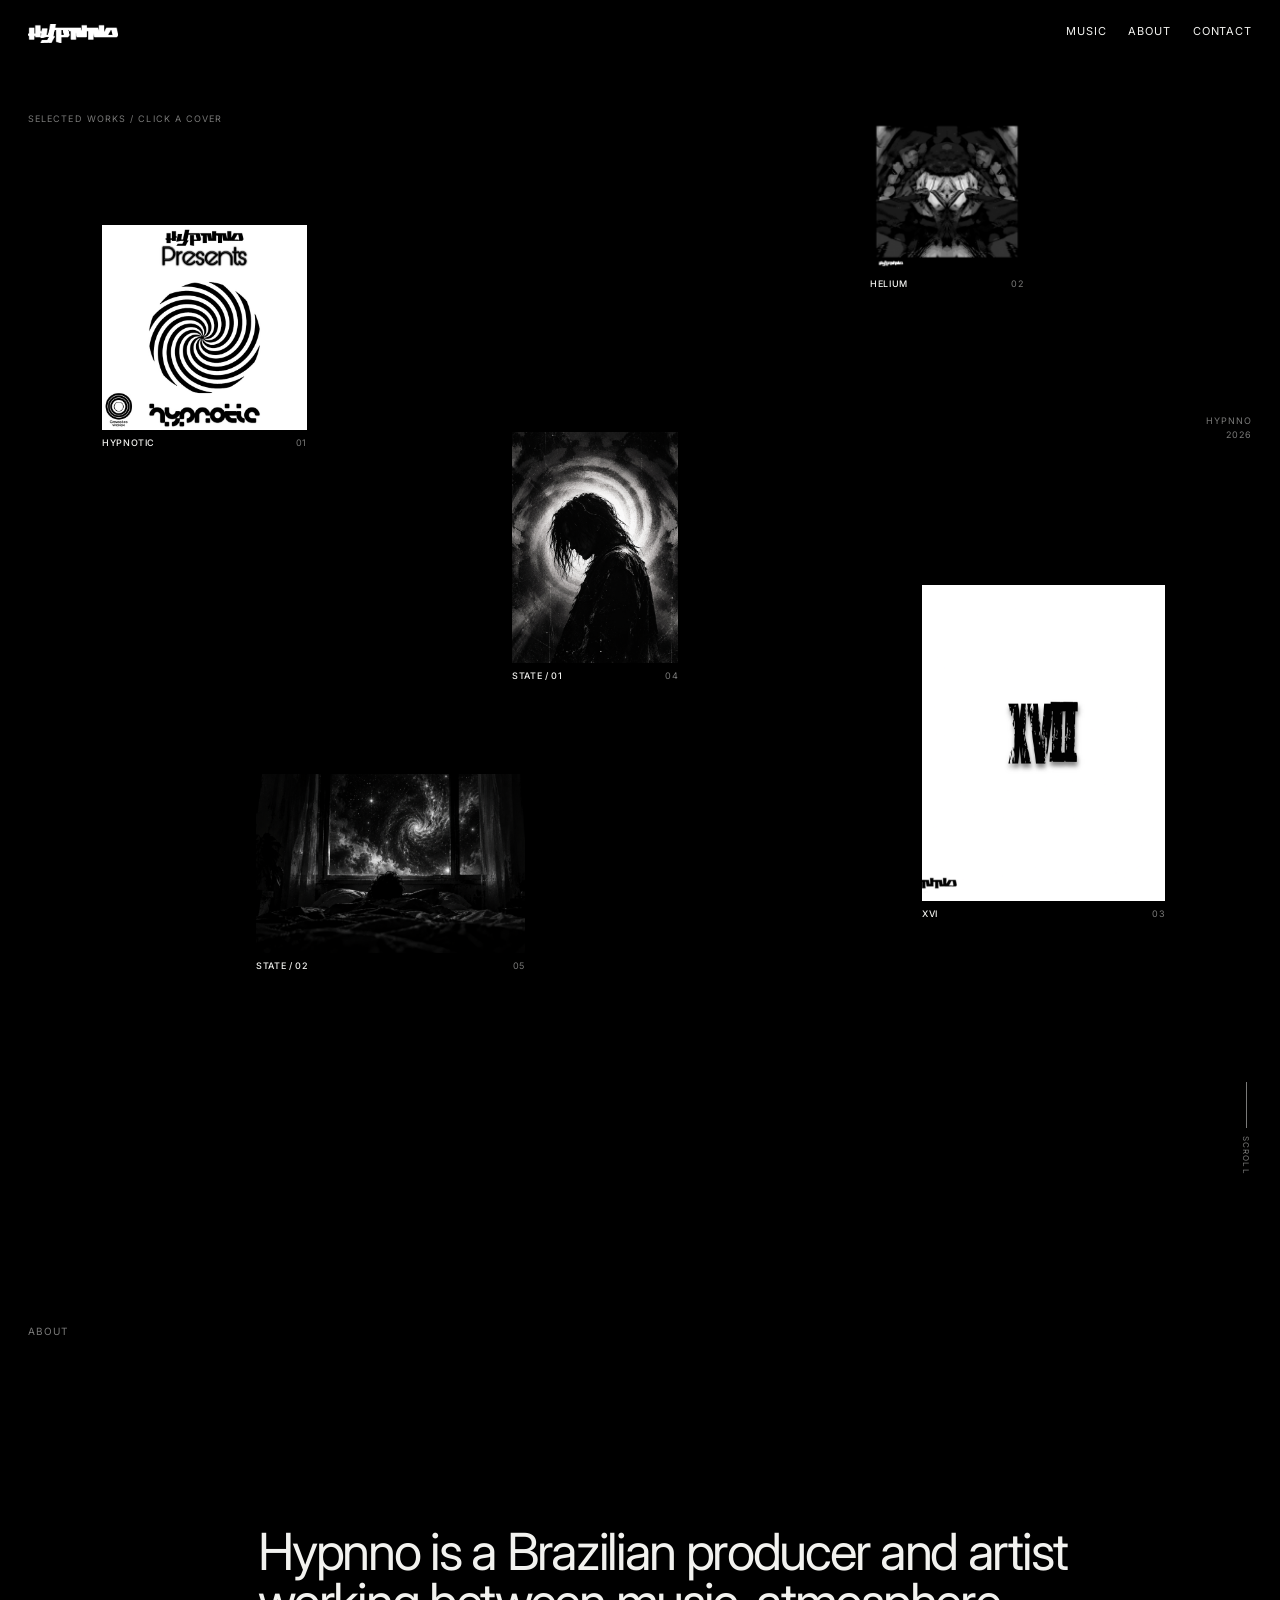
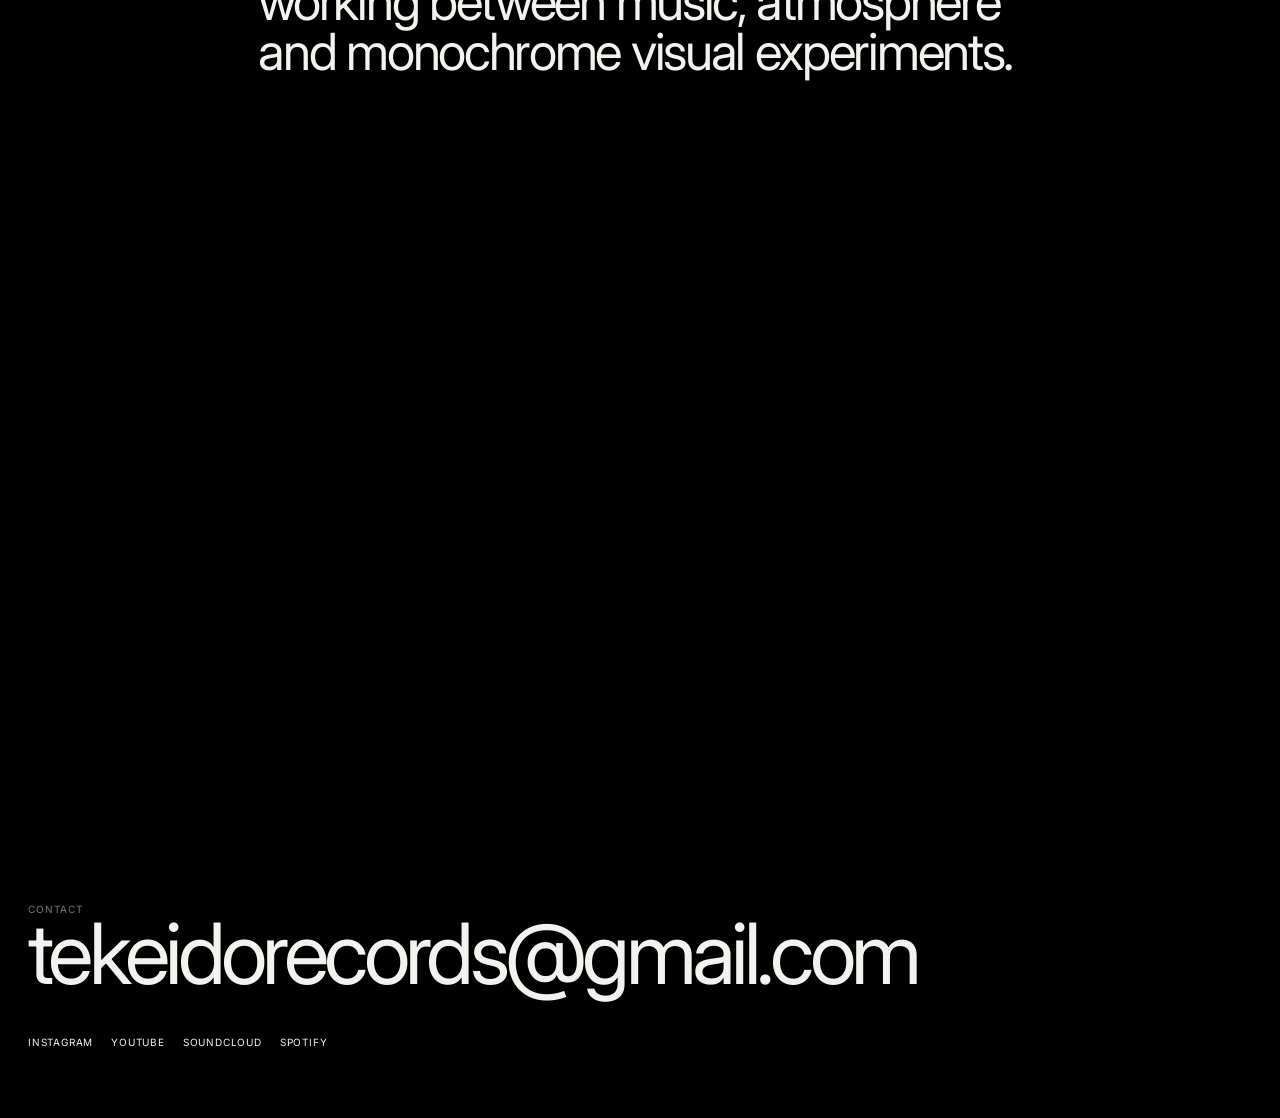
==== index.html @ c666cc65 "portfolio files uploaded" ====
<!DOCTYPE html>
<html lang="en">
<head>
  <meta charset="UTF-8" />
  <meta name="viewport" content="width=device-width, initial-scale=1.0" />
  <title>Hypnno</title>
  <meta name="description" content="Hypnno — music, visuals and selected works." />
  <link rel="preconnect" href="https://fonts.googleapis.com">
  <link rel="preconnect" href="https://fonts.gstatic.com" crossorigin>
  <link href="https://fonts.googleapis.com/css2?family=Inter:wght@300;400;500;600&display=swap" rel="stylesheet">
  <link rel="stylesheet" href="styles.css" />
</head>
<body>
  <canvas id="transition-shader" aria-hidden="true"></canvas>

  <header class="topbar">
    <a class="brand" href="#works" aria-label="Hypnno home">
      <img src="assets/source/logo-transparent.png" alt="Hypnno" />
    </a>

    <nav class="nav" aria-label="Primary navigation">
      <a href="#works">Music</a>
      <a href="#about">About</a>
      <a href="#contact">Contact</a>
    </nav>
  </header>

  <main>
    <section id="works" class="works" aria-label="Selected works">
      <p class="tiny-note tiny-note--top">SELECTED WORKS / CLICK A COVER</p>
      <p class="tiny-note tiny-note--side">HYPNNO<br>2026</p>

      <button class="work work--1" data-title="HYPNOTIC" data-type="RELEASE" data-description="Selected Hypnno release. Open the listening destination for the full track." data-link="https://soundcloud.com/hypnno" data-link-label="LISTEN" aria-label="Open Hypnotic">
        <img src="assets/source/hypnotic-cover-original.jpg" alt="Hypnotic artwork" />
        <span class="work-meta"><b>HYPNOTIC</b><i>01</i></span>
      </button>

      <button class="work work--2" data-title="HELIUM" data-type="SINGLE" data-description="Helium by Hypnno. Open the official listening link." data-link="https://ditto.fm/helium-hypnno" data-link-label="LISTEN" aria-label="Open Helium">
        <img src="assets/source/helium-cover-original.jpg" alt="Helium artwork" />
        <span class="work-meta"><b>HELIUM</b><i>02</i></span>
      </button>

      <button class="work work--3" data-title="XVI" data-type="VISUAL / RELEASE ART" data-description="A stark black-and-white Hypnno artwork from the current visual language." data-link="https://open.spotify.com/artist/1BzGaWD5h7amKZVajkGOyG" data-link-label="SPOTIFY" aria-label="Open XVI">
        <img src="assets/source/xvi-poster-original.png" alt="XVI artwork" />
        <span class="work-meta"><b>XVI</b><i>03</i></span>
      </button>

      <button class="work work--4" data-title="STATE / 01" data-type="VISUAL" data-description="A monochrome atmosphere study from the Hypnno visual world." data-link="https://www.instagram.com/iamhypnno" data-link-label="VIEW" aria-label="Open State 01">
        <img src="assets/generated/halo-portrait.png" alt="Monochrome halo visual" />
        <span class="work-meta"><b>STATE / 01</b><i>04</i></span>
      </button>

      <button class="work work--5" data-title="STATE / 02" data-type="VISUAL" data-description="A quiet nocturnal visual study built around repetition, scale and altered states." data-link="https://www.instagram.com/iamhypnno" data-link-label="VIEW" aria-label="Open State 02">
        <img src="assets/generated/bedroom-cosmic.png" alt="Nocturnal cosmic visual" />
        <span class="work-meta"><b>STATE / 02</b><i>05</i></span>
      </button>

      <div class="scroll-mark" aria-hidden="true"><span></span><em>SCROLL</em></div>
    </section>

    <section id="about" class="plain-section plain-section--about">
      <p class="section-label">ABOUT</p>
      <div class="plain-copy">
        <p>Hypnno is a Brazilian producer and artist working between music, atmosphere and monochrome visual experiments.</p>
      </div>
    </section>

    <section id="contact" class="plain-section plain-section--contact">
      <p class="section-label">CONTACT</p>
      <a class="big-mail" href="mailto:tekeidorecords@gmail.com">tekeidorecords@gmail.com</a>
      <div class="social-row">
        <a href="https://www.instagram.com/iamhypnno" target="_blank" rel="noreferrer">Instagram</a>
        <a href="https://www.youtube.com/@iamhypnno" target="_blank" rel="noreferrer">YouTube</a>
        <a href="https://soundcloud.com/hypnno" target="_blank" rel="noreferrer">SoundCloud</a>
        <a href="https://open.spotify.com/artist/1BzGaWD5h7amKZVajkGOyG" target="_blank" rel="noreferrer">Spotify</a>
      </div>
    </section>
  </main>

  <div class="focus" id="focus" aria-hidden="true">
    <button class="focus-close" id="focus-close" aria-label="Close">CLOSE</button>
    <div class="focus-dim"></div>

    <div class="focus-copy focus-copy--left">
      <p class="focus-type" id="focus-type">RELEASE</p>
      <div class="smear-wrap"><h2 class="focus-title" id="focus-title">TITLE</h2></div>
    </div>

    <div class="focus-media-wrap">
      <button class="focus-play" id="focus-play" type="button">PLAY PREVIEW</button>
    </div>

    <div class="focus-copy focus-copy--right">
      <p class="focus-description" id="focus-description"></p>
      <a class="focus-link" id="focus-link" href="#" target="_blank" rel="noreferrer">LISTEN ↗</a>
    </div>
  </div>

  <script src="script.js"></script>
</body>
</html>
---- styles.css ----
:root {
  --bg: rgb(0, 0, 0);
  --fg: #f2f2ef;
  --muted: rgba(242,242,239,.5);
  --ease: cubic-bezier(.2,.72,.16,1);
}

* { box-sizing: border-box; }
html { scroll-behavior: smooth; background: var(--bg); }
body {
  margin: 0;
  color: var(--fg);
  background: var(--bg);
  font-family: Inter, Arial, sans-serif;
  font-size: 13px;
  overflow-x: hidden;
  position: relative;
  min-height: 100vh;
}
body.focus-open { overflow: hidden; }
a { color: inherit; text-decoration: none; }

main, .topbar, .focus { position: relative; z-index: 1; }

button { color: inherit; font: inherit; }
img { display: block; width: 100%; }

#transition-shader {
  position: fixed;
  inset: 0;
  width: 100vw;
  height: 100vh;
  pointer-events: none;
  z-index: 82;
  opacity: 0;
}

.topbar {
  position: fixed;
  inset: 0 0 auto 0;
  z-index: 30;
  display: flex;
  align-items: flex-start;
  justify-content: space-between;
  padding: 24px 28px;
  pointer-events: none;
}
.brand, .nav { pointer-events: auto; }
.brand { width: 90px; }
.brand img { filter: none; mix-blend-mode: normal; }
.nav { display: flex; gap: 22px; font-size: 11px; letter-spacing: .08em; text-transform: uppercase; }
.nav a { position: relative; }
.nav a::after {
  content: "";
  position: absolute;
  left: 0; right: 100%; bottom: -4px;
  height: 1px;
  background: currentColor;
  transition: right .35s var(--ease);
}
.nav a:hover::after { right: 0; }

.works {
  position: relative;
  min-height: 135vh;
  overflow: hidden;
  background: var(--bg);
}

.tiny-note {
  position: absolute;
  margin: 0;
  font-size: 9px;
  letter-spacing: .12em;
  line-height: 1.5;
  color: var(--muted);
  z-index: 2;
}
.tiny-note--top { left: 28px; top: 112px; }
.tiny-note--side { right: 28px; top: 46vh; text-align: right; }

.work {
  position: absolute;
  border: 0;
  padding: 0;
  background: transparent;
  cursor: pointer;
  text-align: left;
  transform: translate3d(var(--mx,0px), var(--my,0px), 0) rotate(var(--mr,0deg));
  transform-origin: center;
  will-change: transform;
  transition: opacity .45s ease, filter .45s ease;
  z-index: 3;
}
.work img {
  width: 100%;
  height: 100%;
  object-fit: cover;
  box-shadow: 0 8px 28px rgba(0,0,0,.28);
  transition: transform .7s var(--ease), filter .4s ease;
}
.work:hover img { transform: scale(1.055); }
.work.is-measuring { transform: none !important; }
.work.is-measuring img { transform: none !important; }
.work-meta {
  display: flex;
  justify-content: space-between;
  gap: 16px;
  padding-top: 7px;
  font-size: 9px;
  letter-spacing: .07em;
  text-transform: uppercase;
}
.work-meta b { font-weight: 500; }
.work-meta i { font-style: normal; color: var(--muted); }

.work--1 { width: clamp(150px, 16vw, 245px); aspect-ratio: 1/1; left: 8vw; top: 25vh; }
.work--2 { width: clamp(120px, 12vw, 180px); aspect-ratio: 1/1; left: 68vw; top: 13vh; }
.work--3 { width: clamp(180px, 19vw, 290px); aspect-ratio: .77; left: 72vw; top: 65vh; }
.work--4 { width: clamp(115px, 13vw, 195px); aspect-ratio: .72; left: 40vw; top: 48vh; }
.work--5 { width: clamp(170px, 21vw, 320px); aspect-ratio: 1.5; left: 20vw; top: 86vh; }

.works.is-muted .work:not(.is-selected) { opacity: .13; filter: grayscale(1) blur(1px); }
.works.is-muted .tiny-note, .works.is-muted .scroll-mark { opacity: .12; }

.scroll-mark {
  position: absolute;
  right: 29px;
  bottom: 40px;
  display: grid;
  justify-items: center;
  gap: 8px;
  color: var(--muted);
  transition: opacity .35s ease;
}
.scroll-mark span { display:block; width:1px; height:46px; background: currentColor; }
.scroll-mark em { font-style: normal; font-size: 8px; letter-spacing: .14em; writing-mode: vertical-rl; }

.plain-section {
  position: relative;
  min-height: 92vh;
  padding: 110px 28px 70px;
  background: var(--bg);
}
.section-label {
  margin: 0;
  font-size: 10px;
  letter-spacing: .1em;
  color: var(--muted);
}
.plain-copy {
  width: min(820px, 76vw);
  margin: 21vh 0 0 18vw;
  font-size: clamp(27px, 4vw, 62px);
  line-height: .98;
  letter-spacing: -.045em;
  font-weight: 400;
}
.plain-copy p { margin: 0; }


.plain-section--contact { min-height: 75vh; display: flex; flex-direction: column; justify-content: flex-end; }
.big-mail {
  font-size: clamp(30px, 6.6vw, 100px);
  line-height: .9;
  letter-spacing: -.055em;
  width: fit-content;
  margin: 0 0 45px;
}
.big-mail:hover { opacity: .45; }
.social-row { display:flex; flex-wrap:wrap; gap:18px; font-size:10px; text-transform:uppercase; letter-spacing:.08em; }
.social-row a:hover { opacity:.45; }

.focus {
  position: fixed;
  inset: 0;
  z-index: 70;
  display: grid;
  grid-template-columns: minmax(0, 1fr) minmax(280px, 38vw) minmax(0, 1fr);
  align-items: center;
  gap: clamp(30px, 4.5vw, 78px);
  padding: 7vh 4.5vw;
  visibility: hidden;
  pointer-events: none;
}
.focus.is-open { visibility: visible; pointer-events: auto; }
.focus-dim {
  position: absolute;
  inset: 0;
  z-index: -1;
  background: rgba(0,0,0,.82);
  backdrop-filter: blur(6px);
  opacity: 0;
  transition: opacity .52s ease;
}
.focus.is-open .focus-dim { opacity: 1; }
.focus-close {
  position: absolute;
  top: 24px;
  right: 28px;
  border: 0;
  padding: 0;
  background: transparent;
  color: #f2f2ef;
  font-size: 9px;
  letter-spacing: .12em;
  cursor: pointer;
  opacity: 0;
  transform: translateY(-8px);
  transition: opacity .35s .28s ease, transform .5s .28s var(--ease);
}
.focus.is-open .focus-close { opacity: 1; transform: none; }

.focus-copy { color: #f2f2ef; min-width: 0; }
.focus-copy--left { align-self: center; }
.focus-copy--right {
  align-self: center;
  justify-self: start;
  padding: 0;
  max-width: min(390px, 100%);
}
.focus-type {
  margin: 0 0 14px;
  font-size: 9px;
  letter-spacing: .14em;
  color: rgba(242,242,239,.5);
  text-transform: uppercase;
  opacity: 0;
  transform: translateY(-16px);
  filter: blur(6px);
}
.focus-title {
  margin: 0;
  font-size: clamp(46px, 5.8vw, 106px);
  line-height: .78;
  letter-spacing: -.065em;
  font-weight: 500;
  text-transform: uppercase;
  max-width: 100%;
  overflow-wrap: normal;
  word-break: normal;
  hyphens: none;
  opacity: 0;
  transform: translate3d(0,-34px,0) scaleY(1.16);
  filter: blur(10px);
  will-change: transform, opacity, filter;
  backface-visibility: hidden;
}
.smear-wrap { position: relative; overflow: visible; }
.smear-wrap::before,
.smear-wrap::after {
  content: attr(data-ghost);
  position: absolute;
  inset: 0 auto auto 0;
  color: rgba(242,242,239,.14);
  font-size: clamp(46px, 5.8vw, 106px);
  line-height: .78;
  letter-spacing: -.065em;
  font-weight: 500;
  text-transform: uppercase;
  pointer-events: none;
  white-space: normal;
  max-width: 100%;
  overflow-wrap: normal;
  word-break: normal;
  opacity: 0;
  filter: blur(10px);
}
.smear-wrap::before { transform: translateY(-70px) scaleY(1.5); }
.smear-wrap::after { transform: translateY(55px) scaleY(1.25); }
.focus.is-open .focus-type {
  animation: smearInSmall .82s .12s var(--ease) both;
}
.focus.is-open .focus-title {
  animation: titleReveal .74s .27s cubic-bezier(.16,.78,.2,1) both;
}
.focus.is-open .smear-wrap::before { animation: ghostA .62s .21s cubic-bezier(.16,.78,.2,1) both; }
.focus.is-open .smear-wrap::after { animation: ghostB .68s .24s cubic-bezier(.16,.78,.2,1) both; }

.focus-media-wrap {
  position: relative;
  display: grid;
  place-items: center;
  width: 100%;
  height: min(76vh, 760px);
  pointer-events: none;
}
.focus-play {
  position: absolute;
  left: 50%; bottom: -32px;
  transform: translateX(-50%);
  border: 0;
  padding: 0;
  background: transparent;
  color: #f2f2ef;
  font-size: 9px;
  letter-spacing: .14em;
  cursor: pointer;
  pointer-events: auto;
  opacity: 0;
  transition: opacity .4s .45s ease;
}
.focus.is-open .focus-play { opacity: .7; }
.focus-play:hover { opacity: 1 !important; }

.focus-description {
  margin: 0 0 24px;
  max-width: 380px;
  font-size: clamp(14px, .98vw, 17px);
  line-height: 1.5;
  color: rgba(242,242,239,.72);
  opacity: 0;
  transform: translateY(-30px) scaleY(1.15);
  filter: blur(10px);
}
.focus-link {
  display: inline-block;
  font-size: 9px;
  letter-spacing: .13em;
  color: #f2f2ef;
  opacity: 0;
  transform: translateY(-18px);
  filter: blur(7px);
}
.focus.is-open .focus-description { animation: smearInSmall .82s .18s var(--ease) both; }
.focus.is-open .focus-link { animation: smearInSmall .72s .28s var(--ease) both; }

.work.is-floating {
  position: fixed !important;
  z-index: 90 !important;
  margin: 0 !important;
  padding: 0 !important;
  aspect-ratio: auto !important;
  transform: none !important;
  transition: none !important;
  pointer-events: none;
  cursor: default;
  will-change: left, top, width, height;
}
.work.is-floating img {
  width: 100%;
  height: 100%;
  object-fit: cover;
  transform: none !important;
  box-shadow: 0 20px 70px rgba(0,0,0,.22);
}
.work.is-floating .work-meta { display: none; }

.focus.is-closing .focus-title {
  animation: titleHide .38s cubic-bezier(.4,0,.22,1) both !important;
}
.focus.is-closing .focus-type {
  animation: fadeOutSmall .28s ease both !important;
}
.focus.is-closing .focus-description {
  animation: fadeOutSmall .34s ease both !important;
}
.focus.is-closing .focus-link {
  animation: fadeOutSmall .28s .03s ease both !important;
}
.focus.is-closing .smear-wrap::before,
.focus.is-closing .smear-wrap::after {
  animation: none !important;
  opacity: 0 !important;
}
.focus.is-closing .focus-close,
.focus.is-closing .focus-play {
  opacity: 0 !important;
  transition: opacity .22s ease !important;
}
.focus.is-closing .focus-dim {
  opacity: 0;
  transition: opacity .54s .16s ease;
}

@keyframes titleReveal {
  0% {
    opacity: 0;
    transform: translate3d(0,-34px,0) scaleY(1.16);
    filter: blur(10px);
  }
  35% {
    opacity: .32;
  }
  72% {
    opacity: .9;
    filter: blur(1.5px);
  }
  100% {
    opacity: 1;
    transform: translate3d(0,0,0) scaleY(1);
    filter: blur(0);
  }
}
@keyframes titleHide {
  0% {
    opacity: 1;
    transform: translate3d(0,0,0) scaleY(1);
    filter: blur(0);
  }
  100% {
    opacity: 0;
    transform: translate3d(0,22px,0) scaleY(1.08);
    filter: blur(7px);
  }
}

@keyframes smearIn {
  0% { opacity:0; transform: translateY(-70px) scaleY(1.65); filter: blur(20px); clip-path: inset(0 0 100% 0); }
  48% { opacity:.55; filter: blur(9px); clip-path: inset(0 0 28% 0); }
  100% { opacity:1; transform:none; filter:blur(0); clip-path: inset(0 0 0 0); }
}
@keyframes smearInSmall {
  0% { opacity:0; transform:translateY(-34px) scaleY(1.35); filter:blur(12px); }
  100% { opacity:1; transform:none; filter:blur(0); }
}
@keyframes smearOut {
  0% { opacity:1; transform:none; filter:blur(0); clip-path: inset(0 0 0 0); }
  45% { opacity:.72; transform:translateY(8px) scaleY(1.06); filter:blur(3px); clip-path: inset(4% 0 0 0); }
  100% { opacity:0; transform:translateY(34px) scaleY(1.34); filter:blur(12px); clip-path: inset(100% 0 0 0); }
}
@keyframes fadeOutSmall {
  0% { opacity:1; transform:none; filter:blur(0); }
  100% { opacity:0; transform:translateY(18px) scaleY(1.08); filter:blur(7px); }
}
@keyframes ghostA {
  0% { opacity:.32; transform:translateY(-86px) scaleY(1.7); filter:blur(15px); }
  100% { opacity:0; transform:translateY(2px) scaleY(1); filter:blur(4px); }
}
@keyframes ghostB {
  0% { opacity:.18; transform:translateY(72px) scaleY(1.45); filter:blur(13px); }
  100% { opacity:0; transform:translateY(0) scaleY(1); filter:blur(3px); }
}



@media (max-width: 900px) {
  .topbar { padding: 18px; }
  .brand { width: 76px; }
  .nav { gap: 13px; font-size: 9px; }
  .works { min-height: 1500px; }
  .tiny-note--top { left:18px; top:86px; }
  .tiny-note--side { right:18px; }
  .work--1 { width: 44vw; left: 8vw; top: 150px; }
  .work--2 { width: 32vw; left: 61vw; top: 400px; }
  .work--3 { width: 44vw; left: 13vw; top: 670px; }
  .work--4 { width: 30vw; left: 65vw; top: 850px; }
  .work--5 { width: 55vw; left: 28vw; top: 1140px; }
  .plain-section { padding: 86px 18px 50px; }
  .plain-copy { width: 88vw; margin: 21vh 0 0 4vw; }
  .big-mail { font-size: clamp(28px, 9vw, 72px); overflow-wrap:anywhere; }

  .focus {
    grid-template-columns: 1fr;
    grid-template-rows: auto minmax(0, 58vh) auto;
    gap: 18px;
    padding: 72px 18px 28px;
  }
  .focus-copy--left { align-self:end; }
  .focus-copy--right { align-self:center; padding:0; display:grid; grid-template-columns:1fr auto; gap:18px; align-items:center; }
  .focus-title { font-size: clamp(44px, 13vw, 82px); line-height:.78; max-width:90vw; overflow-wrap:normal; word-break:normal; }
  .smear-wrap::before, .smear-wrap::after { font-size: clamp(44px, 13vw, 82px); max-width:90vw; overflow-wrap:normal; word-break:normal; }
  .focus-media { width:auto; max-width:84vw; height:100%; max-height:58vh; }
  .focus-description { margin:0; }
  .focus-play { bottom:-25px; }
}

@media (prefers-reduced-motion: reduce) {
  html { scroll-behavior:auto; }
  *, *::before, *::after { animation-duration:.01ms !important; animation-iteration-count:1 !important; transition-duration:.01ms !important; }
  #transition-shader { display:none; }
}
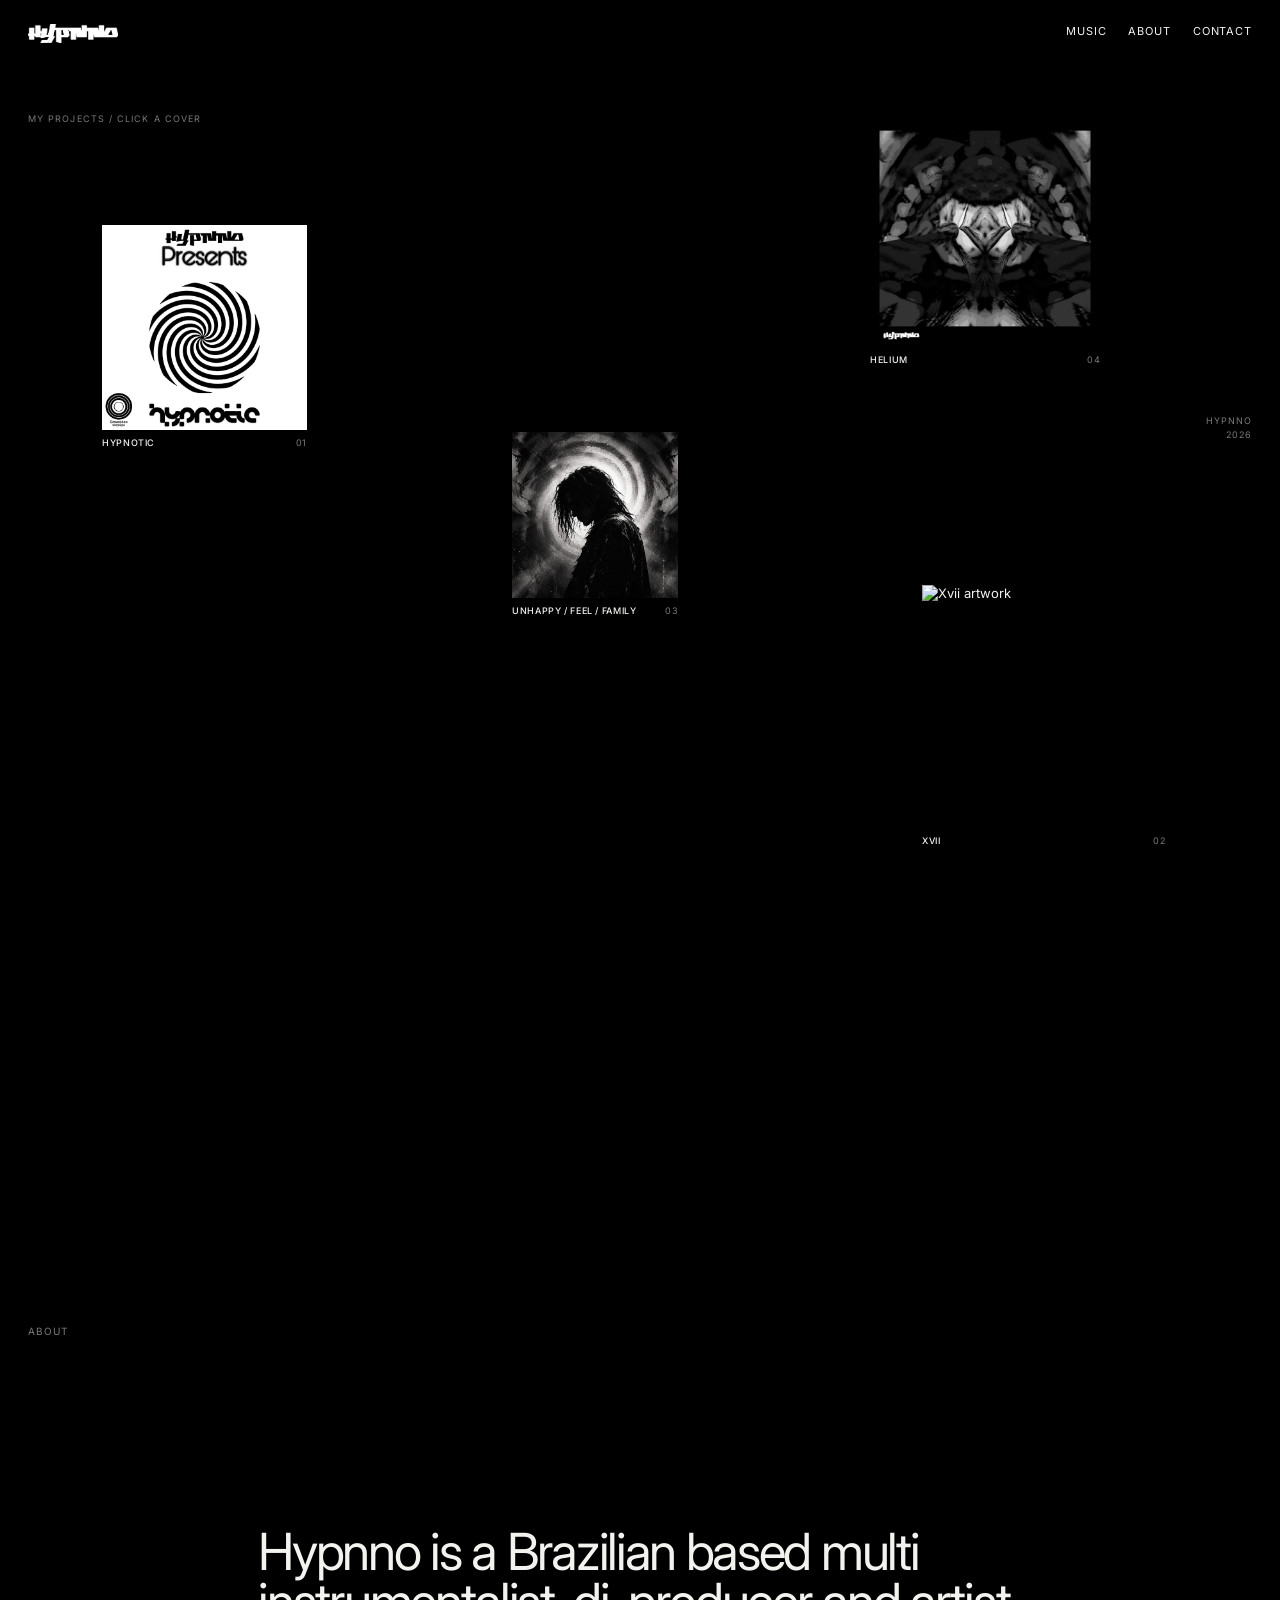
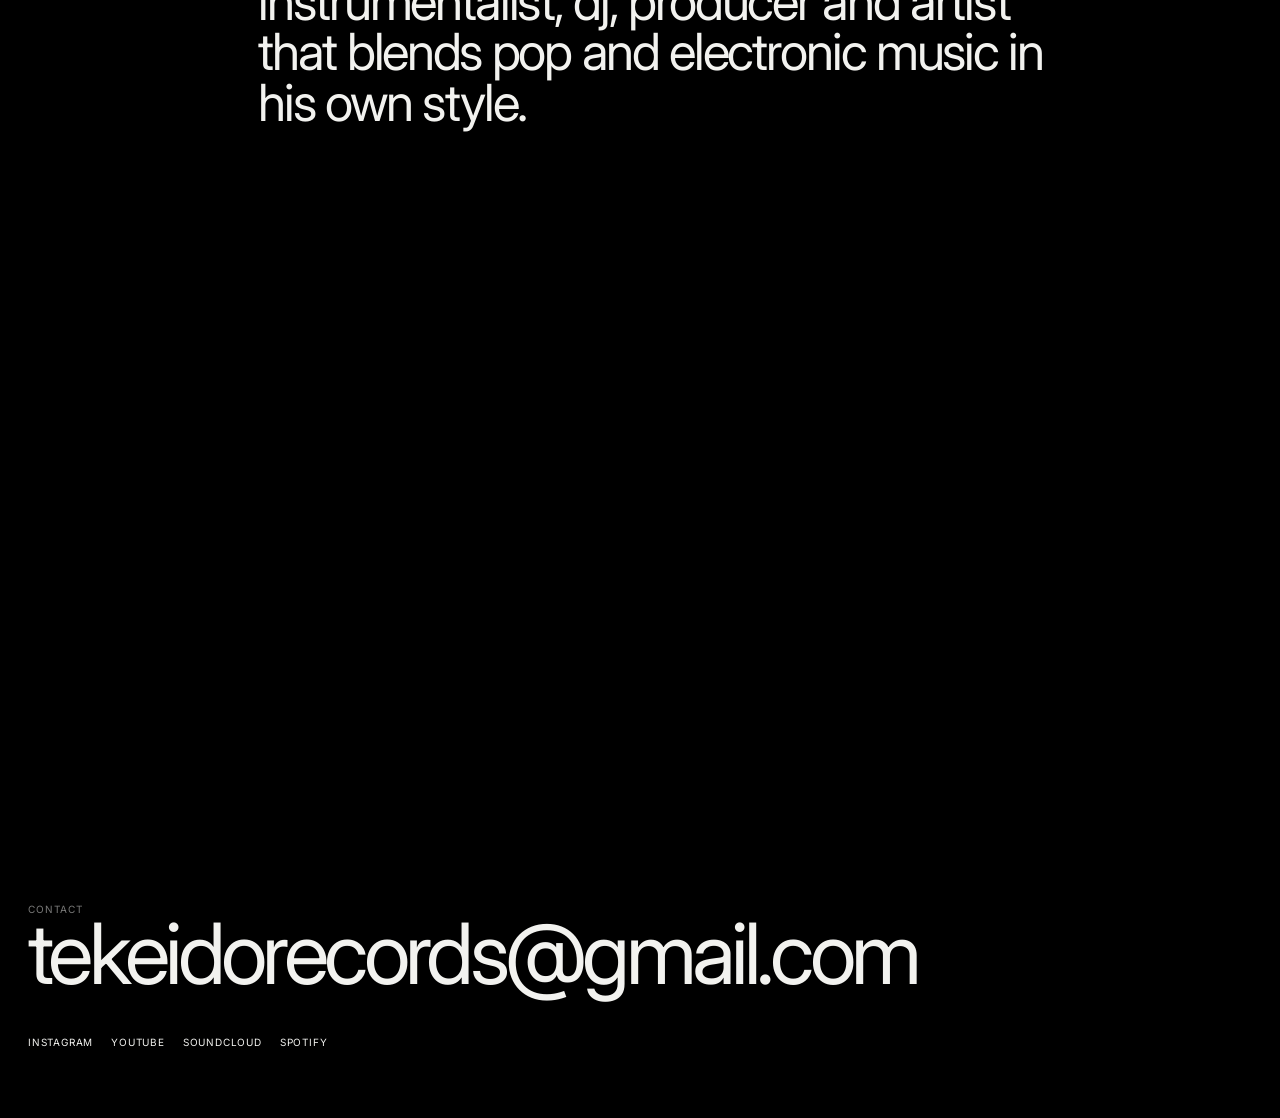
==== commit c7028ae2: "Update project descriptions and links in index.html; adjust styles for better layout and responsiven" ====
--- a/index.html
+++ b/index.html
@@ -26,42 +26,36 @@
   </header>
 
   <main>
-    <section id="works" class="works" aria-label="Selected works">
-      <p class="tiny-note tiny-note--top">SELECTED WORKS / CLICK A COVER</p>
+    <section id="works" class="works" aria-label="My projects">
+      <p class="tiny-note tiny-note--top">MY PROJECTS / CLICK A COVER</p>
       <p class="tiny-note tiny-note--side">HYPNNO<br>2026</p>
 
-      <button class="work work--1" data-title="HYPNOTIC" data-type="RELEASE" data-description="Selected Hypnno release. Open the listening destination for the full track." data-link="https://soundcloud.com/hypnno" data-link-label="LISTEN" aria-label="Open Hypnotic">
+      <button class="work work--1" data-title="HYPNOTIC" data-type="RELEASE" data-description="In 2022, I released this EP as a collection of songs I did in 2021-22. I consider this one of my best works" data-link="https://open.spotify.com/album/3dew1coZVDqSkaf6AJlOSb?si=fkz5SiaUQs6NRILyzyuMHw" data-link-label="LISTEN" aria-label="Open Hypnotic">
         <img src="assets/source/hypnotic-cover-original.jpg" alt="Hypnotic artwork" />
         <span class="work-meta"><b>HYPNOTIC</b><i>01</i></span>
       </button>
 
-      <button class="work work--2" data-title="HELIUM" data-type="SINGLE" data-description="Helium by Hypnno. Open the official listening link." data-link="https://ditto.fm/helium-hypnno" data-link-label="LISTEN" aria-label="Open Helium">
+      <button class="work work--2" data-title="HELIUM" data-type="SINGLE" data-description="Released in 2026 and made in 2024, this is one of my best tracks and it would be a crime to not release it." data-link="https://ditto.fm/helium-hypnno" data-link-label="LISTEN" aria-label="Open Helium">
         <img src="assets/source/helium-cover-original.jpg" alt="Helium artwork" />
-        <span class="work-meta"><b>HELIUM</b><i>02</i></span>
+        <span class="work-meta"><b>HELIUM</b><i>04</i></span>
       </button>
 
-      <button class="work work--3" data-title="XVI" data-type="VISUAL / RELEASE ART" data-description="A stark black-and-white Hypnno artwork from the current visual language." data-link="https://open.spotify.com/artist/1BzGaWD5h7amKZVajkGOyG" data-link-label="SPOTIFY" aria-label="Open XVI">
-        <img src="assets/source/xvi-poster-original.png" alt="XVI artwork" />
-        <span class="work-meta"><b>XVI</b><i>03</i></span>
+      <button class="work work--3" data-title="Xvii" data-type="VISUAL / RELEASE ART" data-description="My first studio album ever. Inspired by the likes of Skrillex, deadmau5 and Eric Prydz, this album is my love letter to progressive house." data-link="https://open.spotify.com/album/6QhTHPbt53X5dPUyUmQ0en?si=_6l2iTh9Rn-3wx-0yHjncw" data-link-label="SPOTIFY" aria-label="Open Xvii">
+        <img src="assets/source/xvii-poster-original.png" alt="Xvii artwork" />
+        <span class="work-meta"><b>Xvii</b><i>02</i></span>
       </button>
 
-      <button class="work work--4" data-title="STATE / 01" data-type="VISUAL" data-description="A monochrome atmosphere study from the Hypnno visual world." data-link="https://www.instagram.com/iamhypnno" data-link-label="VIEW" aria-label="Open State 01">
+      <button class="work work--4" data-title="Unhappy / Feel / Family" data-type="VISUAL" data-description="Released in the beginning of 2024, it is made with drums that I recorded with a mic, lush pads, strong synths and the cherry on top: emotion" data-link="https://ditto.fm/unhappy-feel-family" data-link-label="VIEW" aria-label="Open Unhappy / Feel / Family">
         <img src="assets/generated/halo-portrait.png" alt="Monochrome halo visual" />
-        <span class="work-meta"><b>STATE / 01</b><i>04</i></span>
-      </button>
+        <span class="work-meta"><b>UNHAPPY / FEEL / FAMILY</b><i>03</i></span>
+      
 
-      <button class="work work--5" data-title="STATE / 02" data-type="VISUAL" data-description="A quiet nocturnal visual study built around repetition, scale and altered states." data-link="https://www.instagram.com/iamhypnno" data-link-label="VIEW" aria-label="Open State 02">
-        <img src="assets/generated/bedroom-cosmic.png" alt="Nocturnal cosmic visual" />
-        <span class="work-meta"><b>STATE / 02</b><i>05</i></span>
-      </button>
-
-      <div class="scroll-mark" aria-hidden="true"><span></span><em>SCROLL</em></div>
     </section>
 
     <section id="about" class="plain-section plain-section--about">
       <p class="section-label">ABOUT</p>
       <div class="plain-copy">
-        <p>Hypnno is a Brazilian producer and artist working between music, atmosphere and monochrome visual experiments.</p>
+        <p>Hypnno is a Brazilian based multi instrumentalist, dj, producer and artist that blends pop and electronic music in his own style. </p>
       </div>
     </section>
 
@@ -69,10 +63,10 @@
       <p class="section-label">CONTACT</p>
       <a class="big-mail" href="mailto:tekeidorecords@gmail.com">tekeidorecords@gmail.com</a>
       <div class="social-row">
-        <a href="https://www.instagram.com/iamhypnno" target="_blank" rel="noreferrer">Instagram</a>
-        <a href="https://www.youtube.com/@iamhypnno" target="_blank" rel="noreferrer">YouTube</a>
-        <a href="https://soundcloud.com/hypnno" target="_blank" rel="noreferrer">SoundCloud</a>
-        <a href="https://open.spotify.com/artist/1BzGaWD5h7amKZVajkGOyG" target="_blank" rel="noreferrer">Spotify</a>
+        <a href="https://ditto.fm/unhappy-feel-family" target="_blank" rel="noreferrer">Instagram</a>
+        <a href="https://ditto.fm/unhappy-feel-family" target="_blank" rel="noreferrer">YouTube</a>
+        <a href="https://open.spotify.com/album/3dew1coZVDqSkaf6AJlOSb?si=fkz5SiaUQs6NRILyzyuMHw" target="_blank" rel="noreferrer">SoundCloud</a>
+        <a href="https://open.spotify.com/album/6QhTHPbt53X5dPUyUmQ0en?si=_6l2iTh9Rn-3wx-0yHjncw" target="_blank" rel="noreferrer">Spotify</a>
       </div>
     </section>
   </main>
--- a/styles.css
+++ b/styles.css
@@ -115,10 +115,9 @@
 .work-meta i { font-style: normal; color: var(--muted); }
 
 .work--1 { width: clamp(150px, 16vw, 245px); aspect-ratio: 1/1; left: 8vw; top: 25vh; }
-.work--2 { width: clamp(120px, 12vw, 180px); aspect-ratio: 1/1; left: 68vw; top: 13vh; }
-.work--3 { width: clamp(180px, 19vw, 290px); aspect-ratio: .77; left: 72vw; top: 65vh; }
-.work--4 { width: clamp(115px, 13vw, 195px); aspect-ratio: .72; left: 40vw; top: 48vh; }
-.work--5 { width: clamp(170px, 21vw, 320px); aspect-ratio: 1.5; left: 20vw; top: 86vh; }
+.work--2 { width: clamp(160px, 18vw, 280px); aspect-ratio: 1/1; left: 68vw; top: 13vh; }
+.work--3 { width: clamp(180px, 19vw, 290px); aspect-ratio: 1/1; left: 72vw; top: 65vh; }
+.work--4 { width: clamp(115px, 13vw, 195px); aspect-ratio: 1/1; left: 40vw; top: 48vh; }
 
 .works.is-muted .work:not(.is-selected) { opacity: .13; filter: grayscale(1) blur(1px); }
 .works.is-muted .tiny-note, .works.is-muted .scroll-mark { opacity: .12; }
@@ -444,8 +443,8 @@
   .work--1 { width: 44vw; left: 8vw; top: 150px; }
   .work--2 { width: 32vw; left: 61vw; top: 400px; }
   .work--3 { width: 44vw; left: 13vw; top: 670px; }
-  .work--4 { width: 30vw; left: 65vw; top: 850px; }
-  .work--5 { width: 55vw; left: 28vw; top: 1140px; }
+  .work--4 { width: 30vw; left: 65vw; top: 850px; aspect-ratio: 1/1; }
+  
   .plain-section { padding: 86px 18px 50px; }
   .plain-copy { width: 88vw; margin: 21vh 0 0 4vw; }
   .big-mail { font-size: clamp(28px, 9vw, 72px); overflow-wrap:anywhere; }
@@ -470,3 +469,474 @@
   *, *::before, *::after { animation-duration:.01ms !important; animation-iteration-count:1 !important; transition-duration:.01ms !important; }
   #transition-shader { display:none; }
 }
+:root {
+  --bg: rgb(0, 0, 0);
+  --fg: #f2f2ef;
+  --muted: rgba(242,242,239,.5);
+  --ease: cubic-bezier(.2,.72,.16,1);
+}
+
+* { box-sizing: border-box; }
+html { scroll-behavior: smooth; background: var(--bg); }
+body {
+  margin: 0;
+  color: var(--fg);
+  background: var(--bg);
+  font-family: Inter, Arial, sans-serif;
+  font-size: 13px;
+  overflow-x: hidden;
+  position: relative;
+  min-height: 100vh;
+}
+body.focus-open { overflow: hidden; }
+a { color: inherit; text-decoration: none; }
+
+main, .topbar, .focus { position: relative; z-index: 1; }
+
+button { color: inherit; font: inherit; }
+img { display: block; width: 100%; }
+
+#transition-shader {
+  position: fixed;
+  inset: 0;
+  width: 100vw;
+  height: 100vh;
+  pointer-events: none;
+  z-index: 82;
+  opacity: 0;
+}
+
+.topbar {
+  position: fixed;
+  inset: 0 0 auto 0;
+  z-index: 30;
+  display: flex;
+  align-items: flex-start;
+  justify-content: space-between;
+  padding: 24px 28px;
+  pointer-events: none;
+}
+.brand, .nav { pointer-events: auto; }
+.brand { width: 90px; }
+.brand img { filter: none; mix-blend-mode: normal; }
+.nav { display: flex; gap: 22px; font-size: 11px; letter-spacing: .08em; text-transform: uppercase; }
+.nav a { position: relative; }
+.nav a::after {
+  content: "";
+  position: absolute;
+  left: 0; right: 100%; bottom: -4px;
+  height: 1px;
+  background: currentColor;
+  transition: right .35s var(--ease);
+}
+.nav a:hover::after { right: 0; }
+
+.works {
+  position: relative;
+  min-height: 135vh;
+  overflow: hidden;
+  background: var(--bg);
+}
+
+.tiny-note {
+  position: absolute;
+  margin: 0;
+  font-size: 9px;
+  letter-spacing: .12em;
+  line-height: 1.5;
+  color: var(--muted);
+  z-index: 2;
+}
+.tiny-note--top { left: 28px; top: 112px; }
+.tiny-note--side { right: 28px; top: 46vh; text-align: right; }
+
+.work {
+  position: absolute;
+  border: 0;
+  padding: 0;
+  background: transparent;
+  cursor: pointer;
+  text-align: left;
+  transform: translate3d(var(--mx,0px), var(--my,0px), 0) rotate(var(--mr,0deg));
+  transform-origin: center;
+  will-change: transform;
+  transition: opacity .45s ease, filter .45s ease;
+  z-index: 3;
+}
+.work img {
+  width: 100%;
+  height: 100%;
+  object-fit: cover;
+  box-shadow: 0 8px 28px rgba(0,0,0,.28);
+  transition: transform .7s var(--ease), filter .4s ease;
+}
+.work:hover img { transform: scale(1.055); }
+.work.is-measuring { transform: none !important; }
+.work.is-measuring img { transform: none !important; }
+.work-meta {
+  display: flex;
+  justify-content: space-between;
+  gap: 16px;
+  padding-top: 7px;
+  font-size: 9px;
+  letter-spacing: .07em;
+  text-transform: uppercase;
+}
+.work-meta b { font-weight: 500; }
+.work-meta i { font-style: normal; color: var(--muted); }
+
+.work--1 { width: clamp(150px, 16vw, 245px); aspect-ratio: 1/1; left: 8vw; top: 25vh; }
+.work--2 { width: clamp(160px, 18vw, 280px); aspect-ratio: 1/1; left: 68vw; top: 13vh; }
+.work--3 { width: clamp(180px, 19vw, 290px); aspect-ratio: 1/1; left: 72vw; top: 65vh; }
+.work--4 { width: clamp(115px, 13vw, 195px); aspect-ratio: 1/1; left: 40vw; top: 48vh; }
+
+.works.is-muted .work:not(.is-selected) { opacity: .13; filter: grayscale(1) blur(1px); }
+.works.is-muted .tiny-note, .works.is-muted .scroll-mark { opacity: .12; }
+
+.scroll-mark {
+  position: absolute;
+  right: 29px;
+  bottom: 40px;
+  display: grid;
+  justify-items: center;
+  gap: 8px;
+  color: var(--muted);
+  transition: opacity .35s ease;
+}
+.scroll-mark span { display:block; width:1px; height:46px; background: currentColor; }
+.scroll-mark em { font-style: normal; font-size: 8px; letter-spacing: .14em; writing-mode: vertical-rl; }
+
+.plain-section {
+  position: relative;
+  min-height: 92vh;
+  padding: 110px 28px 70px;
+  background: var(--bg);
+}
+.section-label {
+  margin: 0;
+  font-size: 10px;
+  letter-spacing: .1em;
+  color: var(--muted);
+}
+.plain-copy {
+  width: min(820px, 76vw);
+  margin: 21vh 0 0 18vw;
+  font-size: clamp(27px, 4vw, 62px);
+  line-height: .98;
+  letter-spacing: -.045em;
+  font-weight: 400;
+}
+.plain-copy p { margin: 0; }
+
+
+.plain-section--contact { min-height: 75vh; display: flex; flex-direction: column; justify-content: flex-end; }
+.big-mail {
+  font-size: clamp(30px, 6.6vw, 100px);
+  line-height: .9;
+  letter-spacing: -.055em;
+  width: fit-content;
+  margin: 0 0 45px;
+}
+.big-mail:hover { opacity: .45; }
+.social-row { display:flex; flex-wrap:wrap; gap:18px; font-size:10px; text-transform:uppercase; letter-spacing:.08em; }
+.social-row a:hover { opacity:.45; }
+
+.focus {
+  position: fixed;
+  inset: 0;
+  z-index: 70;
+  display: grid;
+  grid-template-columns: minmax(0, 1fr) minmax(280px, 38vw) minmax(0, 1fr);
+  align-items: center;
+  gap: clamp(30px, 4.5vw, 78px);
+  padding: 7vh 4.5vw;
+  visibility: hidden;
+  pointer-events: none;
+}
+.focus.is-open { visibility: visible; pointer-events: auto; }
+.focus-dim {
+  position: absolute;
+  inset: 0;
+  z-index: -1;
+  background: rgba(0,0,0,.82);
+  backdrop-filter: blur(6px);
+  opacity: 0;
+  transition: opacity .52s ease;
+}
+.focus.is-open .focus-dim { opacity: 1; }
+.focus-close {
+  position: absolute;
+  top: 24px;
+  right: 28px;
+  border: 0;
+  padding: 0;
+  background: transparent;
+  color: #f2f2ef;
+  font-size: 9px;
+  letter-spacing: .12em;
+  cursor: pointer;
+  opacity: 0;
+  transform: translateY(-8px);
+  transition: opacity .35s .28s ease, transform .5s .28s var(--ease);
+}
+.focus.is-open .focus-close { opacity: 1; transform: none; }
+
+.focus-copy { color: #f2f2ef; min-width: 0; }
+.focus-copy--left { align-self: center; }
+.focus-copy--right {
+  align-self: center;
+  justify-self: start;
+  padding: 0;
+  max-width: min(390px, 100%);
+}
+.focus-type {
+  margin: 0 0 14px;
+  font-size: 9px;
+  letter-spacing: .14em;
+  color: rgba(242,242,239,.5);
+  text-transform: uppercase;
+  opacity: 0;
+  transform: translateY(-16px);
+  filter: blur(6px);
+}
+.focus-title {
+  margin: 0;
+  font-size: clamp(46px, 5.8vw, 106px);
+  line-height: .78;
+  letter-spacing: -.065em;
+  font-weight: 500;
+  text-transform: uppercase;
+  max-width: 100%;
+  overflow-wrap: normal;
+  word-break: normal;
+  hyphens: none;
+  opacity: 0;
+  transform: translate3d(0,-34px,0) scaleY(1.16);
+  filter: blur(10px);
+  will-change: transform, opacity, filter;
+  backface-visibility: hidden;
+}
+.smear-wrap { position: relative; overflow: visible; }
+.smear-wrap::before,
+.smear-wrap::after {
+  content: attr(data-ghost);
+  position: absolute;
+  inset: 0 auto auto 0;
+  color: rgba(242,242,239,.14);
+  font-size: clamp(46px, 5.8vw, 106px);
+  line-height: .78;
+  letter-spacing: -.065em;
+  font-weight: 500;
+  text-transform: uppercase;
+  pointer-events: none;
+  white-space: normal;
+  max-width: 100%;
+  overflow-wrap: normal;
+  word-break: normal;
+  opacity: 0;
+  filter: blur(10px);
+}
+.smear-wrap::before { transform: translateY(-70px) scaleY(1.5); }
+.smear-wrap::after { transform: translateY(55px) scaleY(1.25); }
+.focus.is-open .focus-type {
+  animation: smearInSmall .82s .12s var(--ease) both;
+}
+.focus.is-open .focus-title {
+  animation: titleReveal .74s .27s cubic-bezier(.16,.78,.2,1) both;
+}
+.focus.is-open .smear-wrap::before { animation: ghostA .62s .21s cubic-bezier(.16,.78,.2,1) both; }
+.focus.is-open .smear-wrap::after { animation: ghostB .68s .24s cubic-bezier(.16,.78,.2,1) both; }
+
+.focus-media-wrap {
+  position: relative;
+  display: grid;
+  place-items: center;
+  width: 100%;
+  height: min(76vh, 760px);
+  pointer-events: none;
+}
+.focus-play {
+  position: absolute;
+  left: 50%; bottom: -32px;
+  transform: translateX(-50%);
+  border: 0;
+  padding: 0;
+  background: transparent;
+  color: #f2f2ef;
+  font-size: 9px;
+  letter-spacing: .14em;
+  cursor: pointer;
+  pointer-events: auto;
+  opacity: 0;
+  transition: opacity .4s .45s ease;
+}
+.focus.is-open .focus-play { opacity: .7; }
+.focus-play:hover { opacity: 1 !important; }
+
+.focus-description {
+  margin: 0 0 24px;
+  max-width: 380px;
+  font-size: clamp(14px, .98vw, 17px);
+  line-height: 1.5;
+  color: rgba(242,242,239,.72);
+  opacity: 0;
+  transform: translateY(-30px) scaleY(1.15);
+  filter: blur(10px);
+}
+.focus-link {
+  display: inline-block;
+  font-size: 9px;
+  letter-spacing: .13em;
+  color: #f2f2ef;
+  opacity: 0;
+  transform: translateY(-18px);
+  filter: blur(7px);
+}
+.focus.is-open .focus-description { animation: smearInSmall .82s .18s var(--ease) both; }
+.focus.is-open .focus-link { animation: smearInSmall .72s .28s var(--ease) both; }
+
+.work.is-floating {
+  position: fixed !important;
+  z-index: 90 !important;
+  margin: 0 !important;
+  padding: 0 !important;
+  aspect-ratio: auto !important;
+  transform: none !important;
+  transition: none !important;
+  pointer-events: none;
+  cursor: default;
+  will-change: left, top, width, height;
+}
+.work.is-floating img {
+  width: 100%;
+  height: 100%;
+  object-fit: cover;
+  transform: none !important;
+  box-shadow: 0 20px 70px rgba(0,0,0,.22);
+}
+.work.is-floating .work-meta { display: none; }
+
+.focus.is-closing .focus-title {
+  animation: titleHide .38s cubic-bezier(.4,0,.22,1) both !important;
+}
+.focus.is-closing .focus-type {
+  animation: fadeOutSmall .28s ease both !important;
+}
+.focus.is-closing .focus-description {
+  animation: fadeOutSmall .34s ease both !important;
+}
+.focus.is-closing .focus-link {
+  animation: fadeOutSmall .28s .03s ease both !important;
+}
+.focus.is-closing .smear-wrap::before,
+.focus.is-closing .smear-wrap::after {
+  animation: none !important;
+  opacity: 0 !important;
+}
+.focus.is-closing .focus-close,
+.focus.is-closing .focus-play {
+  opacity: 0 !important;
+  transition: opacity .22s ease !important;
+}
+.focus.is-closing .focus-dim {
+  opacity: 0;
+  transition: opacity .54s .16s ease;
+}
+
+@keyframes titleReveal {
+  0% {
+    opacity: 0;
+    transform: translate3d(0,-34px,0) scaleY(1.16);
+    filter: blur(10px);
+  }
+  35% {
+    opacity: .32;
+  }
+  72% {
+    opacity: .9;
+    filter: blur(1.5px);
+  }
+  100% {
+    opacity: 1;
+    transform: translate3d(0,0,0) scaleY(1);
+    filter: blur(0);
+  }
+}
+@keyframes titleHide {
+  0% {
+    opacity: 1;
+    transform: translate3d(0,0,0) scaleY(1);
+    filter: blur(0);
+  }
+  100% {
+    opacity: 0;
+    transform: translate3d(0,22px,0) scaleY(1.08);
+    filter: blur(7px);
+  }
+}
+
+@keyframes smearIn {
+  0% { opacity:0; transform: translateY(-70px) scaleY(1.65); filter: blur(20px); clip-path: inset(0 0 100% 0); }
+  48% { opacity:.55; filter: blur(9px); clip-path: inset(0 0 28% 0); }
+  100% { opacity:1; transform:none; filter:blur(0); clip-path: inset(0 0 0 0); }
+}
+@keyframes smearInSmall {
+  0% { opacity:0; transform:translateY(-34px) scaleY(1.35); filter:blur(12px); }
+  100% { opacity:1; transform:none; filter:blur(0); }
+}
+@keyframes smearOut {
+  0% { opacity:1; transform:none; filter:blur(0); clip-path: inset(0 0 0 0); }
+  45% { opacity:.72; transform:translateY(8px) scaleY(1.06); filter:blur(3px); clip-path: inset(4% 0 0 0); }
+  100% { opacity:0; transform:translateY(34px) scaleY(1.34); filter:blur(12px); clip-path: inset(100% 0 0 0); }
+}
+@keyframes fadeOutSmall {
+  0% { opacity:1; transform:none; filter:blur(0); }
+  100% { opacity:0; transform:translateY(18px) scaleY(1.08); filter:blur(7px); }
+}
+@keyframes ghostA {
+  0% { opacity:.32; transform:translateY(-86px) scaleY(1.7); filter:blur(15px); }
+  100% { opacity:0; transform:translateY(2px) scaleY(1); filter:blur(4px); }
+}
+@keyframes ghostB {
+  0% { opacity:.18; transform:translateY(72px) scaleY(1.45); filter:blur(13px); }
+  100% { opacity:0; transform:translateY(0) scaleY(1); filter:blur(3px); }
+}
+
+
+
+@media (max-width: 900px) {
+  .topbar { padding: 18px; }
+  .brand { width: 76px; }
+  .nav { gap: 13px; font-size: 9px; }
+  .works { min-height: 1500px; }
+  .tiny-note--top { left:18px; top:86px; }
+  .tiny-note--side { right:18px; }
+  .work--1 { width: 44vw; left: 8vw; top: 150px; }
+  .work--2 { width: 32vw; left: 61vw; top: 400px; }
+  .work--3 { width: 44vw; left: 13vw; top: 670px; }
+  .work--4 { width: 30vw; left: 65vw; top: 850px; aspect-ratio: 1/1; }
+  
+  .plain-section { padding: 86px 18px 50px; }
+  .plain-copy { width: 88vw; margin: 21vh 0 0 4vw; }
+  .big-mail { font-size: clamp(28px, 9vw, 72px); overflow-wrap:anywhere; }
+
+  .focus {
+    grid-template-columns: 1fr;
+    grid-template-rows: auto minmax(0, 58vh) auto;
+    gap: 18px;
+    padding: 72px 18px 28px;
+  }
+  .focus-copy--left { align-self:end; }
+  .focus-copy--right { align-self:center; padding:0; display:grid; grid-template-columns:1fr auto; gap:18px; align-items:center; }
+  .focus-title { font-size: clamp(44px, 13vw, 82px); line-height:.78; max-width:90vw; overflow-wrap:normal; word-break:normal; }
+  .smear-wrap::before, .smear-wrap::after { font-size: clamp(44px, 13vw, 82px); max-width:90vw; overflow-wrap:normal; word-break:normal; }
+  .focus-media { width:auto; max-width:84vw; height:100%; max-height:58vh; }
+  .focus-description { margin:0; }
+  .focus-play { bottom:-25px; }
+}
+
+@media (prefers-reduced-motion: reduce) {
+  html { scroll-behavior:auto; }
+  *, *::before, *::after { animation-duration:.01ms !important; animation-iteration-count:1 !important; transition-duration:.01ms !important; }
+  #transition-shader { display:none; }
+}
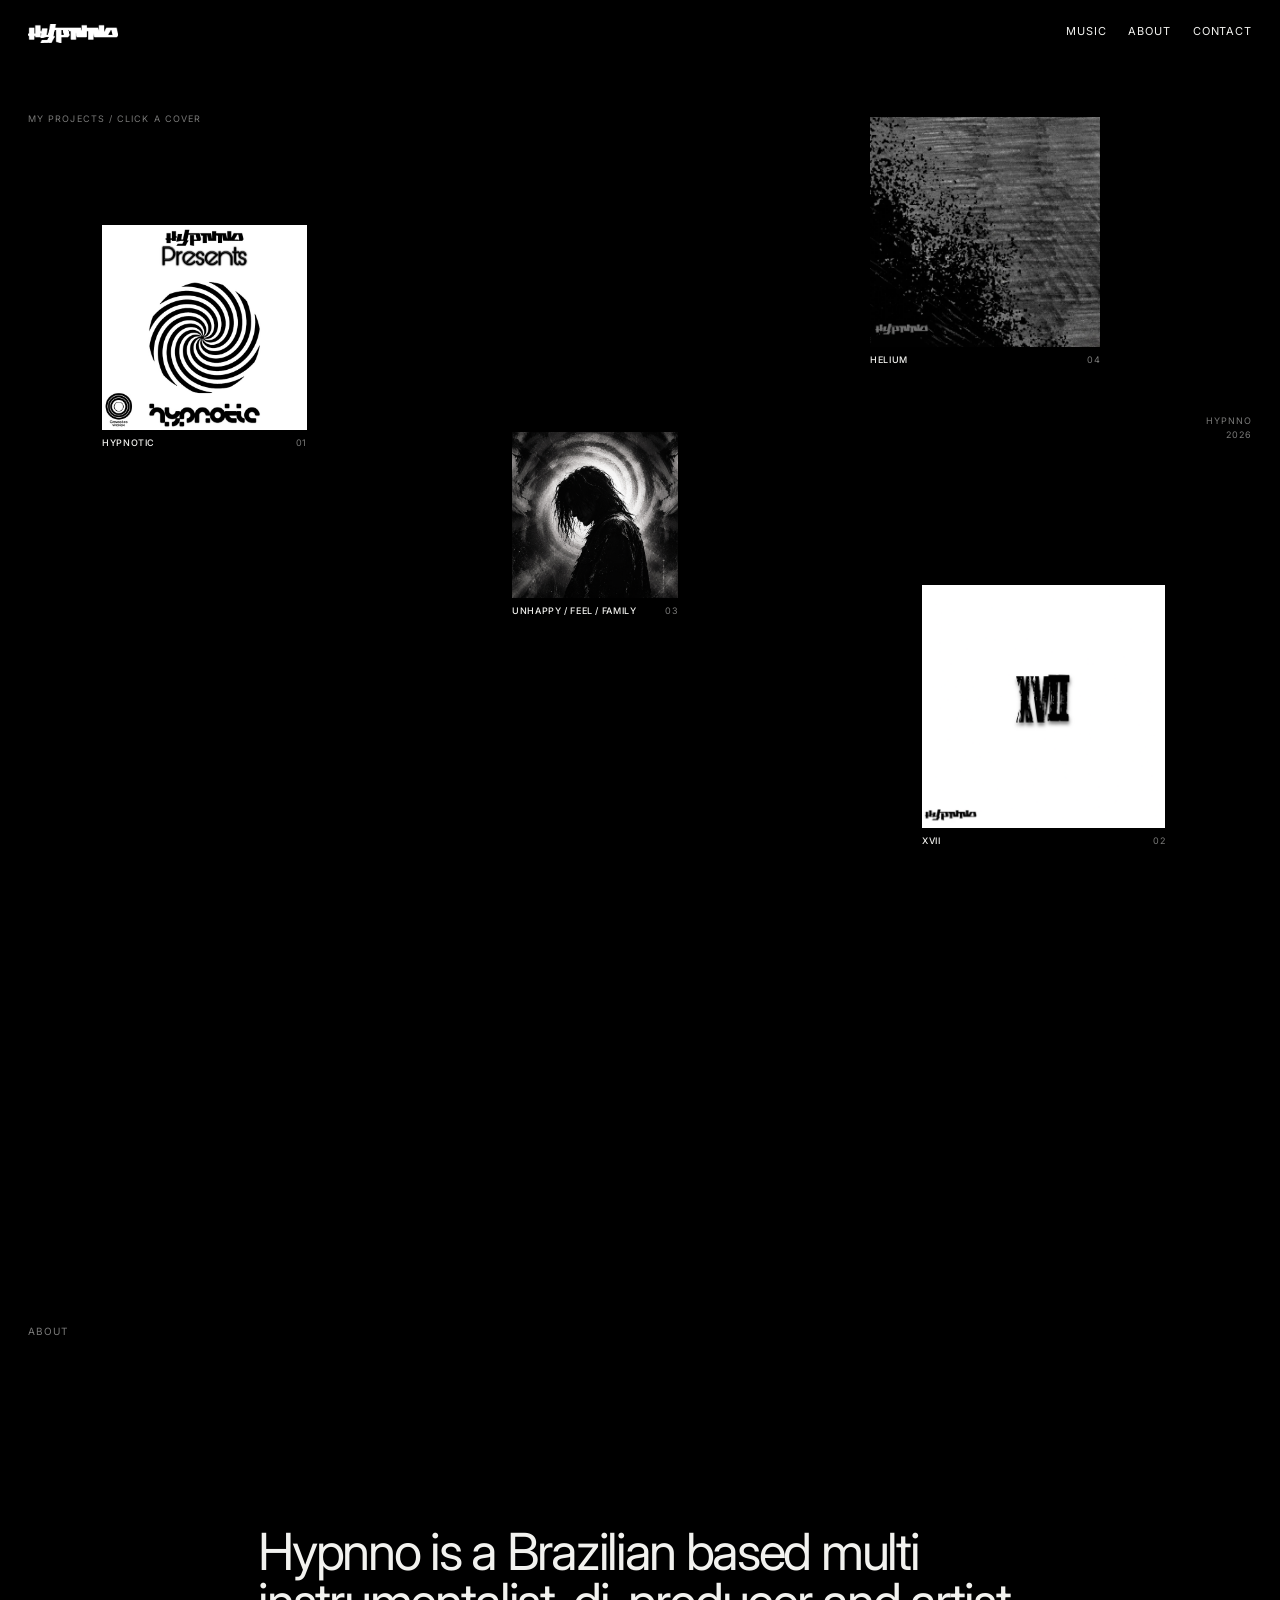
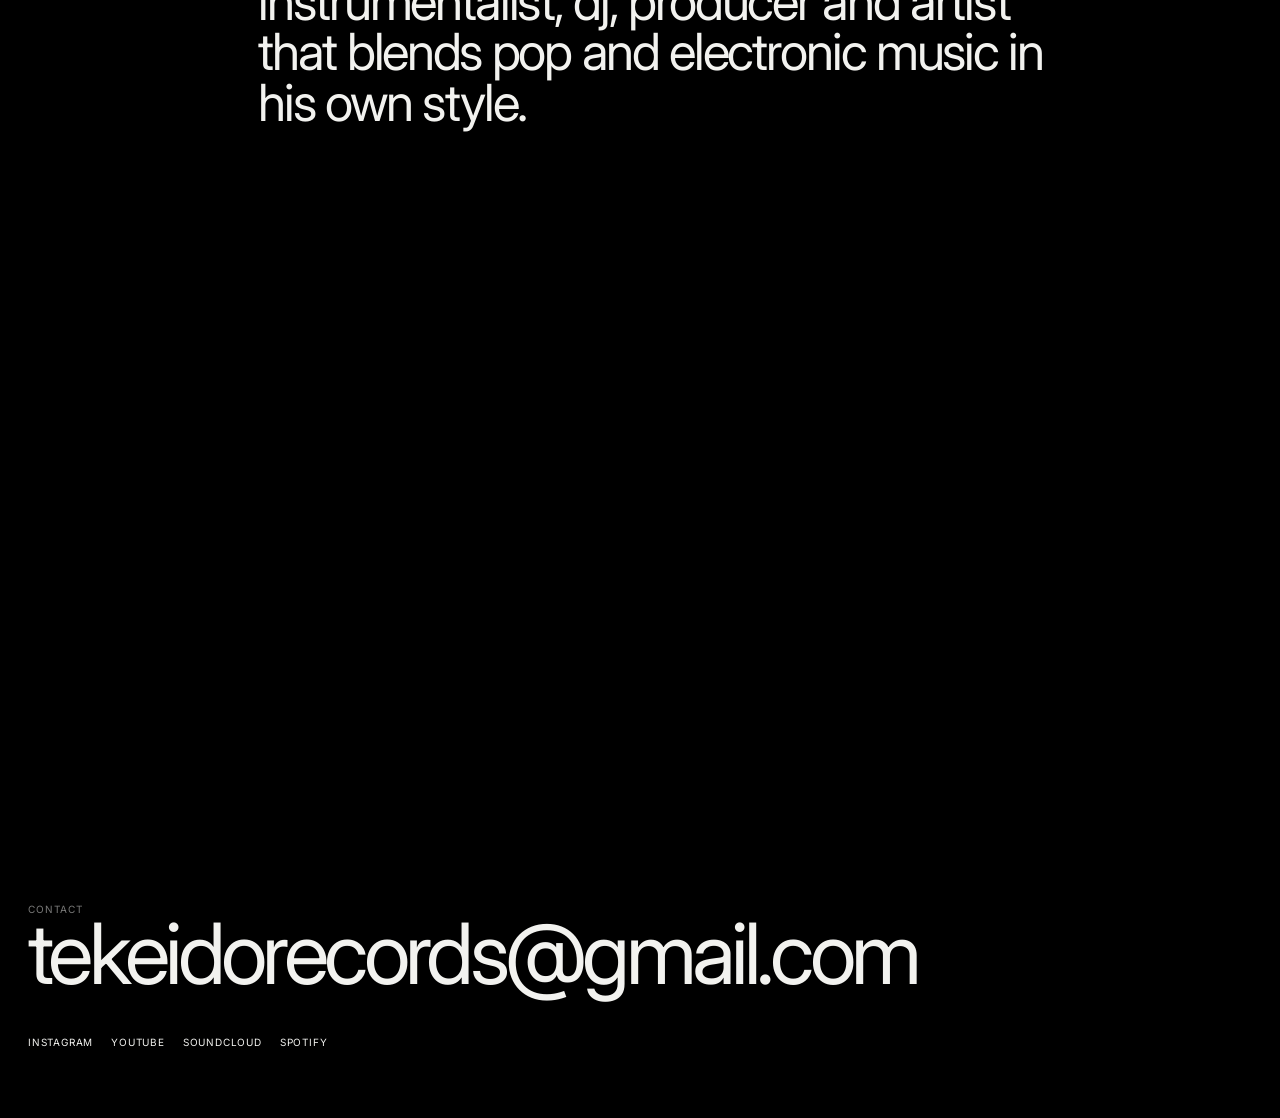
==== commit c6f28668: "A Added corrected links to social networks" ====
--- a/index.html
+++ b/index.html
@@ -63,10 +63,10 @@
       <p class="section-label">CONTACT</p>
       <a class="big-mail" href="mailto:tekeidorecords@gmail.com">tekeidorecords@gmail.com</a>
       <div class="social-row">
-        <a href="https://ditto.fm/unhappy-feel-family" target="_blank" rel="noreferrer">Instagram</a>
-        <a href="https://ditto.fm/unhappy-feel-family" target="_blank" rel="noreferrer">YouTube</a>
-        <a href="https://open.spotify.com/album/3dew1coZVDqSkaf6AJlOSb?si=fkz5SiaUQs6NRILyzyuMHw" target="_blank" rel="noreferrer">SoundCloud</a>
-        <a href="https://open.spotify.com/album/6QhTHPbt53X5dPUyUmQ0en?si=_6l2iTh9Rn-3wx-0yHjncw" target="_blank" rel="noreferrer">Spotify</a>
+        <a href="https://www.instagram.com/iamhypnno/" target="_blank" rel="noreferrer">Instagram</a>
+        <a href="https://www.youtube.com/channel/UCLqq7c3EW-rzPYGRuEN0l7Q" target="_blank" rel="noreferrer">YouTube</a>
+        <a href="https://soundcloud.com/hypnno" target="_blank" rel="noreferrer">SoundCloud</a>
+        <a href="https://open.spotify.com/intl-pt/artist/1BzGaWD5h7amKZVajkGOyG?si=8oAk9Lz_SBWUHon-Gjp4jg" target="_blank" rel="noreferrer">Spotify</a>
       </div>
     </section>
   </main>
--- a/styles.css
+++ b/styles.css
@@ -469,474 +469,3 @@
   *, *::before, *::after { animation-duration:.01ms !important; animation-iteration-count:1 !important; transition-duration:.01ms !important; }
   #transition-shader { display:none; }
 }
-:root {
-  --bg: rgb(0, 0, 0);
-  --fg: #f2f2ef;
-  --muted: rgba(242,242,239,.5);
-  --ease: cubic-bezier(.2,.72,.16,1);
-}
-
-* { box-sizing: border-box; }
-html { scroll-behavior: smooth; background: var(--bg); }
-body {
-  margin: 0;
-  color: var(--fg);
-  background: var(--bg);
-  font-family: Inter, Arial, sans-serif;
-  font-size: 13px;
-  overflow-x: hidden;
-  position: relative;
-  min-height: 100vh;
-}
-body.focus-open { overflow: hidden; }
-a { color: inherit; text-decoration: none; }
-
-main, .topbar, .focus { position: relative; z-index: 1; }
-
-button { color: inherit; font: inherit; }
-img { display: block; width: 100%; }
-
-#transition-shader {
-  position: fixed;
-  inset: 0;
-  width: 100vw;
-  height: 100vh;
-  pointer-events: none;
-  z-index: 82;
-  opacity: 0;
-}
-
-.topbar {
-  position: fixed;
-  inset: 0 0 auto 0;
-  z-index: 30;
-  display: flex;
-  align-items: flex-start;
-  justify-content: space-between;
-  padding: 24px 28px;
-  pointer-events: none;
-}
-.brand, .nav { pointer-events: auto; }
-.brand { width: 90px; }
-.brand img { filter: none; mix-blend-mode: normal; }
-.nav { display: flex; gap: 22px; font-size: 11px; letter-spacing: .08em; text-transform: uppercase; }
-.nav a { position: relative; }
-.nav a::after {
-  content: "";
-  position: absolute;
-  left: 0; right: 100%; bottom: -4px;
-  height: 1px;
-  background: currentColor;
-  transition: right .35s var(--ease);
-}
-.nav a:hover::after { right: 0; }
-
-.works {
-  position: relative;
-  min-height: 135vh;
-  overflow: hidden;
-  background: var(--bg);
-}
-
-.tiny-note {
-  position: absolute;
-  margin: 0;
-  font-size: 9px;
-  letter-spacing: .12em;
-  line-height: 1.5;
-  color: var(--muted);
-  z-index: 2;
-}
-.tiny-note--top { left: 28px; top: 112px; }
-.tiny-note--side { right: 28px; top: 46vh; text-align: right; }
-
-.work {
-  position: absolute;
-  border: 0;
-  padding: 0;
-  background: transparent;
-  cursor: pointer;
-  text-align: left;
-  transform: translate3d(var(--mx,0px), var(--my,0px), 0) rotate(var(--mr,0deg));
-  transform-origin: center;
-  will-change: transform;
-  transition: opacity .45s ease, filter .45s ease;
-  z-index: 3;
-}
-.work img {
-  width: 100%;
-  height: 100%;
-  object-fit: cover;
-  box-shadow: 0 8px 28px rgba(0,0,0,.28);
-  transition: transform .7s var(--ease), filter .4s ease;
-}
-.work:hover img { transform: scale(1.055); }
-.work.is-measuring { transform: none !important; }
-.work.is-measuring img { transform: none !important; }
-.work-meta {
-  display: flex;
-  justify-content: space-between;
-  gap: 16px;
-  padding-top: 7px;
-  font-size: 9px;
-  letter-spacing: .07em;
-  text-transform: uppercase;
-}
-.work-meta b { font-weight: 500; }
-.work-meta i { font-style: normal; color: var(--muted); }
-
-.work--1 { width: clamp(150px, 16vw, 245px); aspect-ratio: 1/1; left: 8vw; top: 25vh; }
-.work--2 { width: clamp(160px, 18vw, 280px); aspect-ratio: 1/1; left: 68vw; top: 13vh; }
-.work--3 { width: clamp(180px, 19vw, 290px); aspect-ratio: 1/1; left: 72vw; top: 65vh; }
-.work--4 { width: clamp(115px, 13vw, 195px); aspect-ratio: 1/1; left: 40vw; top: 48vh; }
-
-.works.is-muted .work:not(.is-selected) { opacity: .13; filter: grayscale(1) blur(1px); }
-.works.is-muted .tiny-note, .works.is-muted .scroll-mark { opacity: .12; }
-
-.scroll-mark {
-  position: absolute;
-  right: 29px;
-  bottom: 40px;
-  display: grid;
-  justify-items: center;
-  gap: 8px;
-  color: var(--muted);
-  transition: opacity .35s ease;
-}
-.scroll-mark span { display:block; width:1px; height:46px; background: currentColor; }
-.scroll-mark em { font-style: normal; font-size: 8px; letter-spacing: .14em; writing-mode: vertical-rl; }
-
-.plain-section {
-  position: relative;
-  min-height: 92vh;
-  padding: 110px 28px 70px;
-  background: var(--bg);
-}
-.section-label {
-  margin: 0;
-  font-size: 10px;
-  letter-spacing: .1em;
-  color: var(--muted);
-}
-.plain-copy {
-  width: min(820px, 76vw);
-  margin: 21vh 0 0 18vw;
-  font-size: clamp(27px, 4vw, 62px);
-  line-height: .98;
-  letter-spacing: -.045em;
-  font-weight: 400;
-}
-.plain-copy p { margin: 0; }
-
-
-.plain-section--contact { min-height: 75vh; display: flex; flex-direction: column; justify-content: flex-end; }
-.big-mail {
-  font-size: clamp(30px, 6.6vw, 100px);
-  line-height: .9;
-  letter-spacing: -.055em;
-  width: fit-content;
-  margin: 0 0 45px;
-}
-.big-mail:hover { opacity: .45; }
-.social-row { display:flex; flex-wrap:wrap; gap:18px; font-size:10px; text-transform:uppercase; letter-spacing:.08em; }
-.social-row a:hover { opacity:.45; }
-
-.focus {
-  position: fixed;
-  inset: 0;
-  z-index: 70;
-  display: grid;
-  grid-template-columns: minmax(0, 1fr) minmax(280px, 38vw) minmax(0, 1fr);
-  align-items: center;
-  gap: clamp(30px, 4.5vw, 78px);
-  padding: 7vh 4.5vw;
-  visibility: hidden;
-  pointer-events: none;
-}
-.focus.is-open { visibility: visible; pointer-events: auto; }
-.focus-dim {
-  position: absolute;
-  inset: 0;
-  z-index: -1;
-  background: rgba(0,0,0,.82);
-  backdrop-filter: blur(6px);
-  opacity: 0;
-  transition: opacity .52s ease;
-}
-.focus.is-open .focus-dim { opacity: 1; }
-.focus-close {
-  position: absolute;
-  top: 24px;
-  right: 28px;
-  border: 0;
-  padding: 0;
-  background: transparent;
-  color: #f2f2ef;
-  font-size: 9px;
-  letter-spacing: .12em;
-  cursor: pointer;
-  opacity: 0;
-  transform: translateY(-8px);
-  transition: opacity .35s .28s ease, transform .5s .28s var(--ease);
-}
-.focus.is-open .focus-close { opacity: 1; transform: none; }
-
-.focus-copy { color: #f2f2ef; min-width: 0; }
-.focus-copy--left { align-self: center; }
-.focus-copy--right {
-  align-self: center;
-  justify-self: start;
-  padding: 0;
-  max-width: min(390px, 100%);
-}
-.focus-type {
-  margin: 0 0 14px;
-  font-size: 9px;
-  letter-spacing: .14em;
-  color: rgba(242,242,239,.5);
-  text-transform: uppercase;
-  opacity: 0;
-  transform: translateY(-16px);
-  filter: blur(6px);
-}
-.focus-title {
-  margin: 0;
-  font-size: clamp(46px, 5.8vw, 106px);
-  line-height: .78;
-  letter-spacing: -.065em;
-  font-weight: 500;
-  text-transform: uppercase;
-  max-width: 100%;
-  overflow-wrap: normal;
-  word-break: normal;
-  hyphens: none;
-  opacity: 0;
-  transform: translate3d(0,-34px,0) scaleY(1.16);
-  filter: blur(10px);
-  will-change: transform, opacity, filter;
-  backface-visibility: hidden;
-}
-.smear-wrap { position: relative; overflow: visible; }
-.smear-wrap::before,
-.smear-wrap::after {
-  content: attr(data-ghost);
-  position: absolute;
-  inset: 0 auto auto 0;
-  color: rgba(242,242,239,.14);
-  font-size: clamp(46px, 5.8vw, 106px);
-  line-height: .78;
-  letter-spacing: -.065em;
-  font-weight: 500;
-  text-transform: uppercase;
-  pointer-events: none;
-  white-space: normal;
-  max-width: 100%;
-  overflow-wrap: normal;
-  word-break: normal;
-  opacity: 0;
-  filter: blur(10px);
-}
-.smear-wrap::before { transform: translateY(-70px) scaleY(1.5); }
-.smear-wrap::after { transform: translateY(55px) scaleY(1.25); }
-.focus.is-open .focus-type {
-  animation: smearInSmall .82s .12s var(--ease) both;
-}
-.focus.is-open .focus-title {
-  animation: titleReveal .74s .27s cubic-bezier(.16,.78,.2,1) both;
-}
-.focus.is-open .smear-wrap::before { animation: ghostA .62s .21s cubic-bezier(.16,.78,.2,1) both; }
-.focus.is-open .smear-wrap::after { animation: ghostB .68s .24s cubic-bezier(.16,.78,.2,1) both; }
-
-.focus-media-wrap {
-  position: relative;
-  display: grid;
-  place-items: center;
-  width: 100%;
-  height: min(76vh, 760px);
-  pointer-events: none;
-}
-.focus-play {
-  position: absolute;
-  left: 50%; bottom: -32px;
-  transform: translateX(-50%);
-  border: 0;
-  padding: 0;
-  background: transparent;
-  color: #f2f2ef;
-  font-size: 9px;
-  letter-spacing: .14em;
-  cursor: pointer;
-  pointer-events: auto;
-  opacity: 0;
-  transition: opacity .4s .45s ease;
-}
-.focus.is-open .focus-play { opacity: .7; }
-.focus-play:hover { opacity: 1 !important; }
-
-.focus-description {
-  margin: 0 0 24px;
-  max-width: 380px;
-  font-size: clamp(14px, .98vw, 17px);
-  line-height: 1.5;
-  color: rgba(242,242,239,.72);
-  opacity: 0;
-  transform: translateY(-30px) scaleY(1.15);
-  filter: blur(10px);
-}
-.focus-link {
-  display: inline-block;
-  font-size: 9px;
-  letter-spacing: .13em;
-  color: #f2f2ef;
-  opacity: 0;
-  transform: translateY(-18px);
-  filter: blur(7px);
-}
-.focus.is-open .focus-description { animation: smearInSmall .82s .18s var(--ease) both; }
-.focus.is-open .focus-link { animation: smearInSmall .72s .28s var(--ease) both; }
-
-.work.is-floating {
-  position: fixed !important;
-  z-index: 90 !important;
-  margin: 0 !important;
-  padding: 0 !important;
-  aspect-ratio: auto !important;
-  transform: none !important;
-  transition: none !important;
-  pointer-events: none;
-  cursor: default;
-  will-change: left, top, width, height;
-}
-.work.is-floating img {
-  width: 100%;
-  height: 100%;
-  object-fit: cover;
-  transform: none !important;
-  box-shadow: 0 20px 70px rgba(0,0,0,.22);
-}
-.work.is-floating .work-meta { display: none; }
-
-.focus.is-closing .focus-title {
-  animation: titleHide .38s cubic-bezier(.4,0,.22,1) both !important;
-}
-.focus.is-closing .focus-type {
-  animation: fadeOutSmall .28s ease both !important;
-}
-.focus.is-closing .focus-description {
-  animation: fadeOutSmall .34s ease both !important;
-}
-.focus.is-closing .focus-link {
-  animation: fadeOutSmall .28s .03s ease both !important;
-}
-.focus.is-closing .smear-wrap::before,
-.focus.is-closing .smear-wrap::after {
-  animation: none !important;
-  opacity: 0 !important;
-}
-.focus.is-closing .focus-close,
-.focus.is-closing .focus-play {
-  opacity: 0 !important;
-  transition: opacity .22s ease !important;
-}
-.focus.is-closing .focus-dim {
-  opacity: 0;
-  transition: opacity .54s .16s ease;
-}
-
-@keyframes titleReveal {
-  0% {
-    opacity: 0;
-    transform: translate3d(0,-34px,0) scaleY(1.16);
-    filter: blur(10px);
-  }
-  35% {
-    opacity: .32;
-  }
-  72% {
-    opacity: .9;
-    filter: blur(1.5px);
-  }
-  100% {
-    opacity: 1;
-    transform: translate3d(0,0,0) scaleY(1);
-    filter: blur(0);
-  }
-}
-@keyframes titleHide {
-  0% {
-    opacity: 1;
-    transform: translate3d(0,0,0) scaleY(1);
-    filter: blur(0);
-  }
-  100% {
-    opacity: 0;
-    transform: translate3d(0,22px,0) scaleY(1.08);
-    filter: blur(7px);
-  }
-}
-
-@keyframes smearIn {
-  0% { opacity:0; transform: translateY(-70px) scaleY(1.65); filter: blur(20px); clip-path: inset(0 0 100% 0); }
-  48% { opacity:.55; filter: blur(9px); clip-path: inset(0 0 28% 0); }
-  100% { opacity:1; transform:none; filter:blur(0); clip-path: inset(0 0 0 0); }
-}
-@keyframes smearInSmall {
-  0% { opacity:0; transform:translateY(-34px) scaleY(1.35); filter:blur(12px); }
-  100% { opacity:1; transform:none; filter:blur(0); }
-}
-@keyframes smearOut {
-  0% { opacity:1; transform:none; filter:blur(0); clip-path: inset(0 0 0 0); }
-  45% { opacity:.72; transform:translateY(8px) scaleY(1.06); filter:blur(3px); clip-path: inset(4% 0 0 0); }
-  100% { opacity:0; transform:translateY(34px) scaleY(1.34); filter:blur(12px); clip-path: inset(100% 0 0 0); }
-}
-@keyframes fadeOutSmall {
-  0% { opacity:1; transform:none; filter:blur(0); }
-  100% { opacity:0; transform:translateY(18px) scaleY(1.08); filter:blur(7px); }
-}
-@keyframes ghostA {
-  0% { opacity:.32; transform:translateY(-86px) scaleY(1.7); filter:blur(15px); }
-  100% { opacity:0; transform:translateY(2px) scaleY(1); filter:blur(4px); }
-}
-@keyframes ghostB {
-  0% { opacity:.18; transform:translateY(72px) scaleY(1.45); filter:blur(13px); }
-  100% { opacity:0; transform:translateY(0) scaleY(1); filter:blur(3px); }
-}
-
-
-
-@media (max-width: 900px) {
-  .topbar { padding: 18px; }
-  .brand { width: 76px; }
-  .nav { gap: 13px; font-size: 9px; }
-  .works { min-height: 1500px; }
-  .tiny-note--top { left:18px; top:86px; }
-  .tiny-note--side { right:18px; }
-  .work--1 { width: 44vw; left: 8vw; top: 150px; }
-  .work--2 { width: 32vw; left: 61vw; top: 400px; }
-  .work--3 { width: 44vw; left: 13vw; top: 670px; }
-  .work--4 { width: 30vw; left: 65vw; top: 850px; aspect-ratio: 1/1; }
-  
-  .plain-section { padding: 86px 18px 50px; }
-  .plain-copy { width: 88vw; margin: 21vh 0 0 4vw; }
-  .big-mail { font-size: clamp(28px, 9vw, 72px); overflow-wrap:anywhere; }
-
-  .focus {
-    grid-template-columns: 1fr;
-    grid-template-rows: auto minmax(0, 58vh) auto;
-    gap: 18px;
-    padding: 72px 18px 28px;
-  }
-  .focus-copy--left { align-self:end; }
-  .focus-copy--right { align-self:center; padding:0; display:grid; grid-template-columns:1fr auto; gap:18px; align-items:center; }
-  .focus-title { font-size: clamp(44px, 13vw, 82px); line-height:.78; max-width:90vw; overflow-wrap:normal; word-break:normal; }
-  .smear-wrap::before, .smear-wrap::after { font-size: clamp(44px, 13vw, 82px); max-width:90vw; overflow-wrap:normal; word-break:normal; }
-  .focus-media { width:auto; max-width:84vw; height:100%; max-height:58vh; }
-  .focus-description { margin:0; }
-  .focus-play { bottom:-25px; }
-}
-
-@media (prefers-reduced-motion: reduce) {
-  html { scroll-behavior:auto; }
-  *, *::before, *::after { animation-duration:.01ms !important; animation-iteration-count:1 !important; transition-duration:.01ms !important; }
-  #transition-shader { display:none; }
-}
